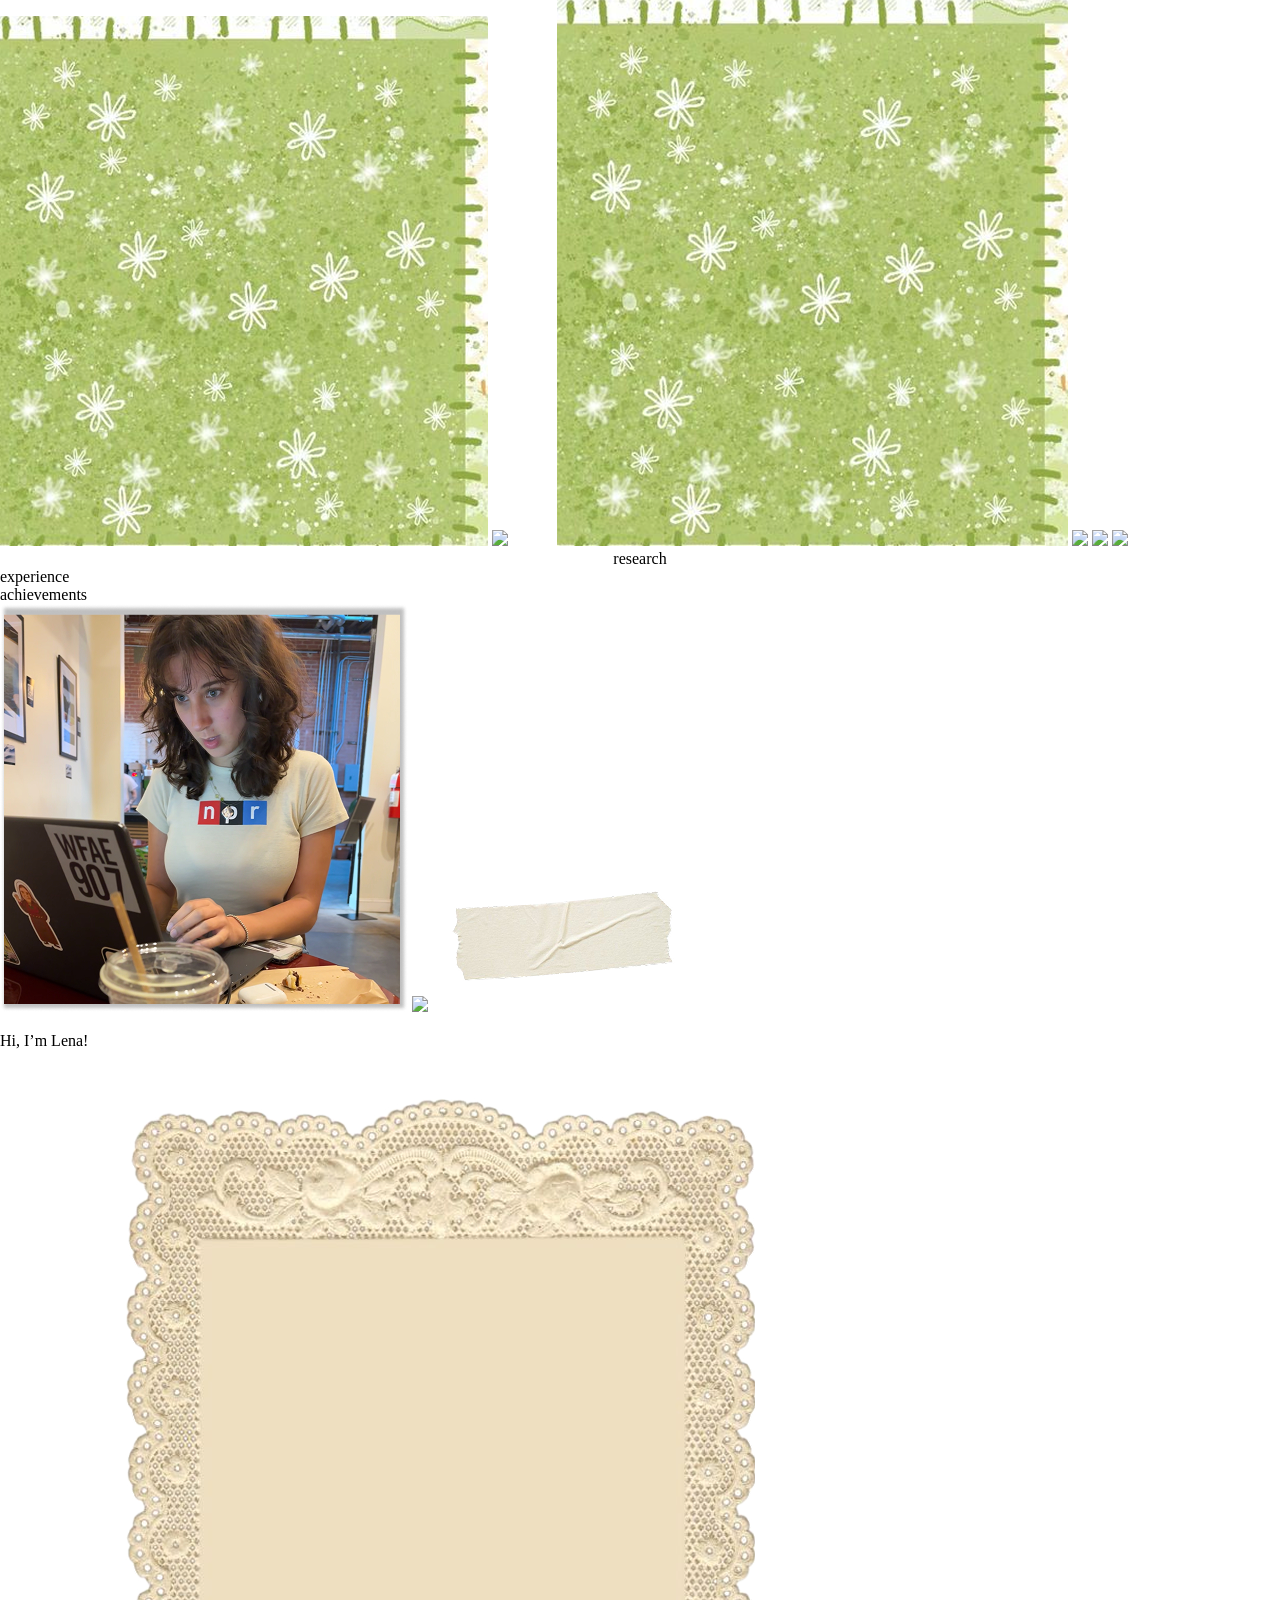
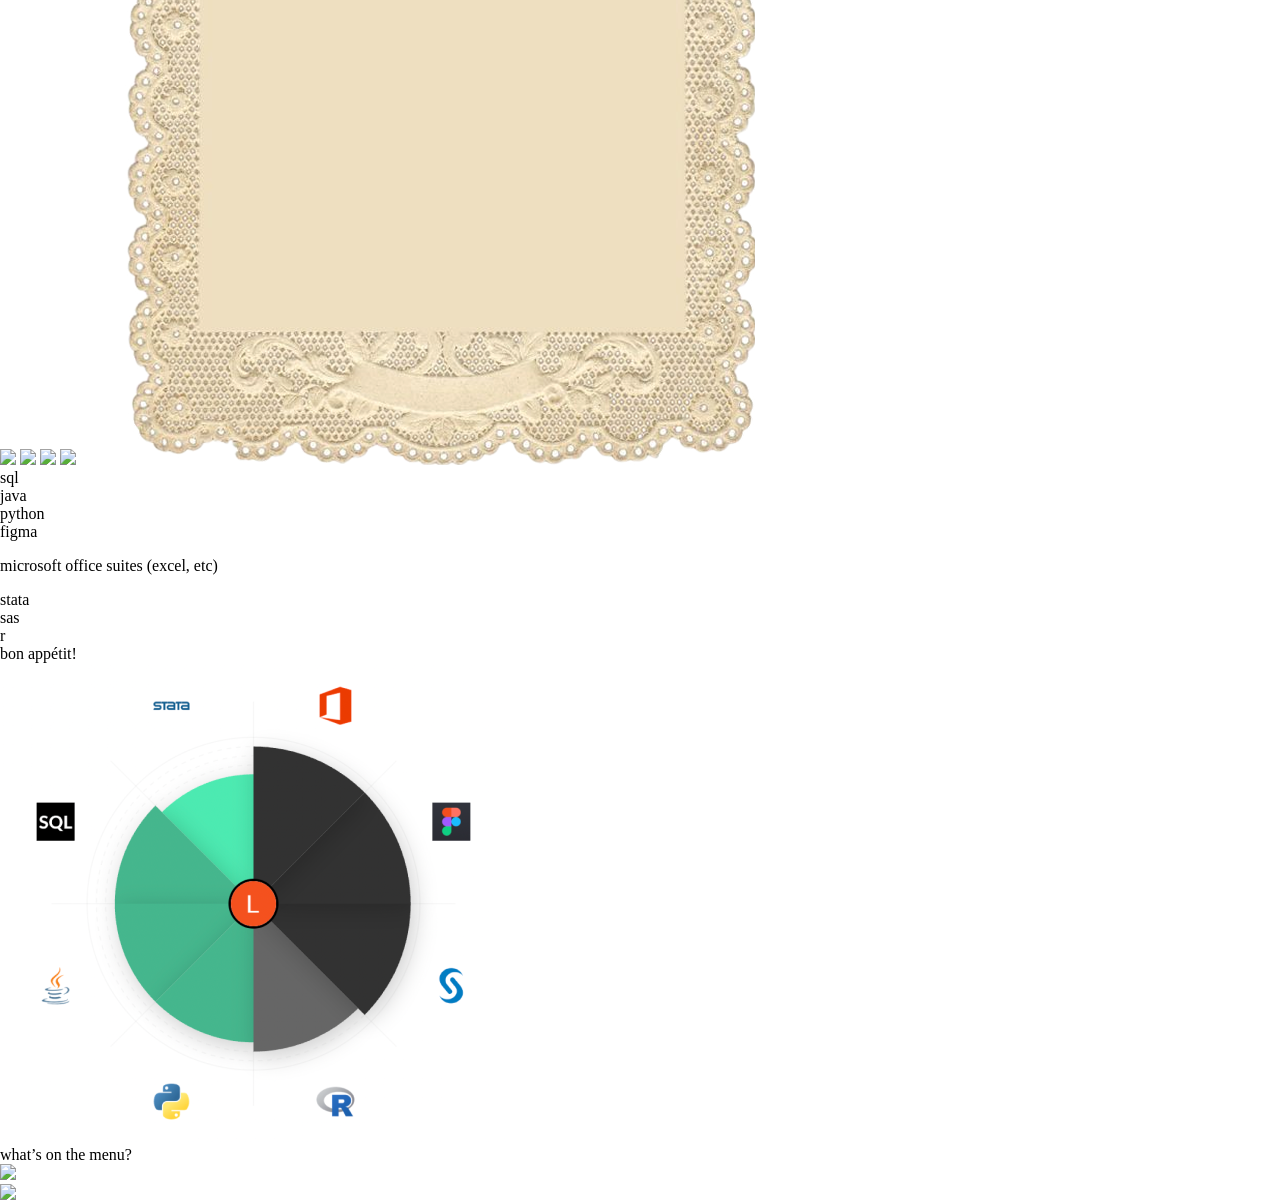
==== index.html @ 6b022350 "Update index.html" ====
<!DOCTYPE html>
<html>
  <head>
    <meta name="viewport" content="width=device-width, initial-scale=1" />
    <meta charset="utf-8" />
    <link rel="stylesheet" href="globals.css" />
    <link rel="stylesheet" href="style.css" />
  </head>
  <body>
    <div class="landing-page">
      <div class="div">
        <div class="overlap-group">
          <div class="overlap-group">
            <img class="greenthing" src="greenthing.png" />
            <img class="rectangle" src="rectangle-8.svg" />
            <img class="backky" src="backky.png" />
            <img class="clover" src="clover-4.png" />
            <img class="img" src="clover-3.png" />
            <img class="clover-2" src="clover-2.png" />
            <div class="group">
              <div class="research">research</div>
              <div class="text-wrapper">experience</div>
              <div class="text-wrapper-2">achievements</div>
            </div>
            <img class="mee" src="mee.png" />
            <img class="clover-3" src="clover-1.png" />
            <img class="sticky" src="sticky.png" />
            <p class="hi-i-m-lena"><span class="span">Hi, I’m </span> <span class="text-wrapper-3">Lena!</span></p>
            <img class="vector" src="vector-1.svg" />
            <img class="vector-2" src="vector-2.svg" />
            <img class="vector-3" src="vector-6.svg" />
            <img class="vector-4" src="vector-7.svg" />
            <img class="backgroundthingy" src="backgroundthingy.png" />
            <div class="SQL">sql</div>
            <div class="text-wrapper-4">java</div>
            <div class="text-wrapper-5">python</div>
            <div class="text-wrapper-6">figma</div>
            <p class="p">microsoft office suites (excel, etc)</p>
            <div class="text-wrapper-7">stata</div>
            <div class="text-wrapper-8">sas</div>
            <div class="r">r</div>
            <div class="bon-app-tit">bon appétit!</div>
            <img class="piechart" src="piechart.png" />
            <div class="text-wrapper-9">what’s on the menu?</div>
          </div>
          <div class="i-m-a-student-at-UNC-wrapper">
            <img
              class="i-m-a-student-at-UNC"
              src="[base64].png"
            />
          </div>
        </div>
        <div class="overlap">
          <img class="ellipse" src="ellipse-1.svg" /> <img class="blank" src="blank.png" />
        </div>
      </div>
    </div>
  </body>
</html>
---- globals.css ----
@import url("https://cdnjs.cloudflare.com/ajax/libs/meyer-reset/2.0/reset.min.css");
* {
  -webkit-font-smoothing: antialiased;
  box-sizing: border-box;
}
html,
body {
  margin: 0px;
  height: 100%;
}
/* a blue color as a generic focus style */
button:focus-visible {
  outline: 2px solid #4a90e2 !important;
  outline: -webkit-focus-ring-color auto 5px !important;
}
a {
  text-decoration: none;
}
---- style.css ----
.research {
    background-color: #ffffff;
    display: flex;
    flex-direction: row;
    justify-content: center;
    width: 100%;
  }
  
  .research .overlap-wrapper {
    background-color: #ffffff;
    overflow: hidden;
    width: 1441px;
    height: 1649px;
  }
  
  .research .overlap {
    position: relative;
    width: 1448px;
    height: 1649px;
  }
  
  .research .image {
    width: 1441px;
    height: 1649px;
    position: absolute;
    top: 0;
    left: 0;
    object-fit: cover;
  }
  
  .research .text-wrapper {
    position: absolute;
    width: 400px;
    top: 168px;
    left: 559px;
    font-family: "Inria Sans-Bold", Helvetica;
    font-weight: 700;
    color: #000000;
    font-size: 50px;
    letter-spacing: 0;
    line-height: normal;
  }
  
  .research .div {
    position: absolute;
    width: 809px;
    top: 960px;
    left: 206px;
    font-family: "Inria Sans-Bold", Helvetica;
    font-weight: 700;
    color: #000000;
    font-size: 30px;
    text-align: center;
    letter-spacing: 0;
    line-height: normal;
  }
  
  .research .p {
    position: absolute;
    width: 809px;
    top: 1267px;
    left: 194px;
    font-family: "Inria Sans-Bold", Helvetica;
    font-weight: 700;
    color: #000000;
    font-size: 30px;
    text-align: center;
    letter-spacing: 0;
    line-height: normal;
  }
  
  .research .year-long-falculty {
    position: absolute;
    width: 553px;
    top: 527px;
    left: 272px;
    font-family: "Inria Sans-Bold", Helvetica;
    font-weight: 700;
    color: #000000;
    font-size: 24px;
    text-align: center;
    letter-spacing: 0;
    line-height: normal;
  }
  
  .research .view-sample-work {
    position: absolute;
    top: 643px;
    left: 1124px;
    font-family: "Inria Sans-Bold", Helvetica;
    font-weight: 700;
    color: #000000;
    font-size: 24px;
    text-align: center;
    letter-spacing: 0;
    line-height: normal;
    text-decoration: underline;
  }
  
  .research .view-sample-work-2 {
    top: 974px;
    position: absolute;
    left: 1124px;
    font-family: "Inria Sans-Bold", Helvetica;
    font-weight: 700;
    color: #000000;
    font-size: 24px;
    text-align: center;
    letter-spacing: 0;
    line-height: normal;
    text-decoration: underline;
  }
  
  .research .text-wrapper-2 {
    position: absolute;
    width: 768px;
    top: 394px;
    left: 183px;
    font-family: "Inria Sans-Bold", Helvetica;
    font-weight: 700;
    color: #000000;
    font-size: 30px;
    text-align: center;
    letter-spacing: 0;
    line-height: normal;
  }
  
  .research .ic-cae-image {
    position: absolute;
    width: 576px;
    height: 180px;
    top: 438px;
    left: 872px;
  }
  
  .research .overlap-group {
    position: relative;
    width: 569px;
    height: 180px;
  }
  
  .research .intelligence {
    position: absolute;
    top: 0;
    left: 287px;
    font-family: "Inria Sans-Bold", Helvetica;
    font-weight: 700;
    color: #000000;
    font-size: 24px;
    text-align: center;
    letter-spacing: 0;
    line-height: normal;
  }
  
  .research .img {
    width: 569px;
    height: 180px;
    position: absolute;
    top: 0;
    left: 0;
    object-fit: cover;
  }
  
  .research .text-wrapper-3 {
    top: 1281px;
    position: absolute;
    left: 1124px;
    font-family: "Inria Sans-Bold", Helvetica;
    font-weight: 700;
    color: #000000;
    font-size: 24px;
    text-align: center;
    letter-spacing: 0;
    line-height: normal;
    text-decoration: underline;
  }
  
  .research .text-wrapper-4 {
    position: absolute;
    top: 1504px;
    left: 1157px;
    font-family: "Inria Sans-Bold", Helvetica;
    font-weight: 700;
    color: #000000;
    font-size: 24px;
    text-align: center;
    letter-spacing: 0;
    line-height: normal;
  }
  
  .research .text-wrapper-5 {
    position: absolute;
    top: 1501px;
    left: 232px;
    font-family: "Inria Sans-Bold", Helvetica;
    font-weight: 700;
    color: #000000;
    font-size: 30px;
    text-align: center;
    letter-spacing: 0;
    line-height: normal;
    white-space: nowrap;
  }
  
  .research .group {
    position: absolute;
    width: 1153px;
    height: 46px;
    top: 71px;
    left: 232px;
  }
  
  .research .text-wrapper-6 {
    position: absolute;
    width: 320px;
    top: 0;
    left: 827px;
    text-shadow: 0px 4px 4px #00000040;
    font-family: "Inria Sans-Bold", Helvetica;
    font-weight: 700;
    color: #000000;
    font-size: 40px;
    letter-spacing: 2.00px;
    line-height: normal;
    white-space: nowrap;
  }
  
  .research .text-wrapper-7 {
    position: absolute;
    width: 320px;
    top: 0;
    left: 367px;
    text-shadow: 0px 4px 4px #00000040;
    font-family: "Inria Sans-Bold", Helvetica;
    font-weight: 700;
    color: #000000;
    font-size: 40px;
    letter-spacing: 2.00px;
    line-height: normal;
    white-space: nowrap;
  }
  
  .research .text-wrapper-8 {
    position: absolute;
    width: 265px;
    top: 0;
    left: 0;
    text-shadow: 0px 4px 4px #00000040;
    font-family: "Inria Sans-Bold", Helvetica;
    font-weight: 700;
    color: #000000;
    font-size: 40px;
    text-align: center;
    letter-spacing: 2.00px;
    line-height: normal;
    white-space: nowrap;
  }
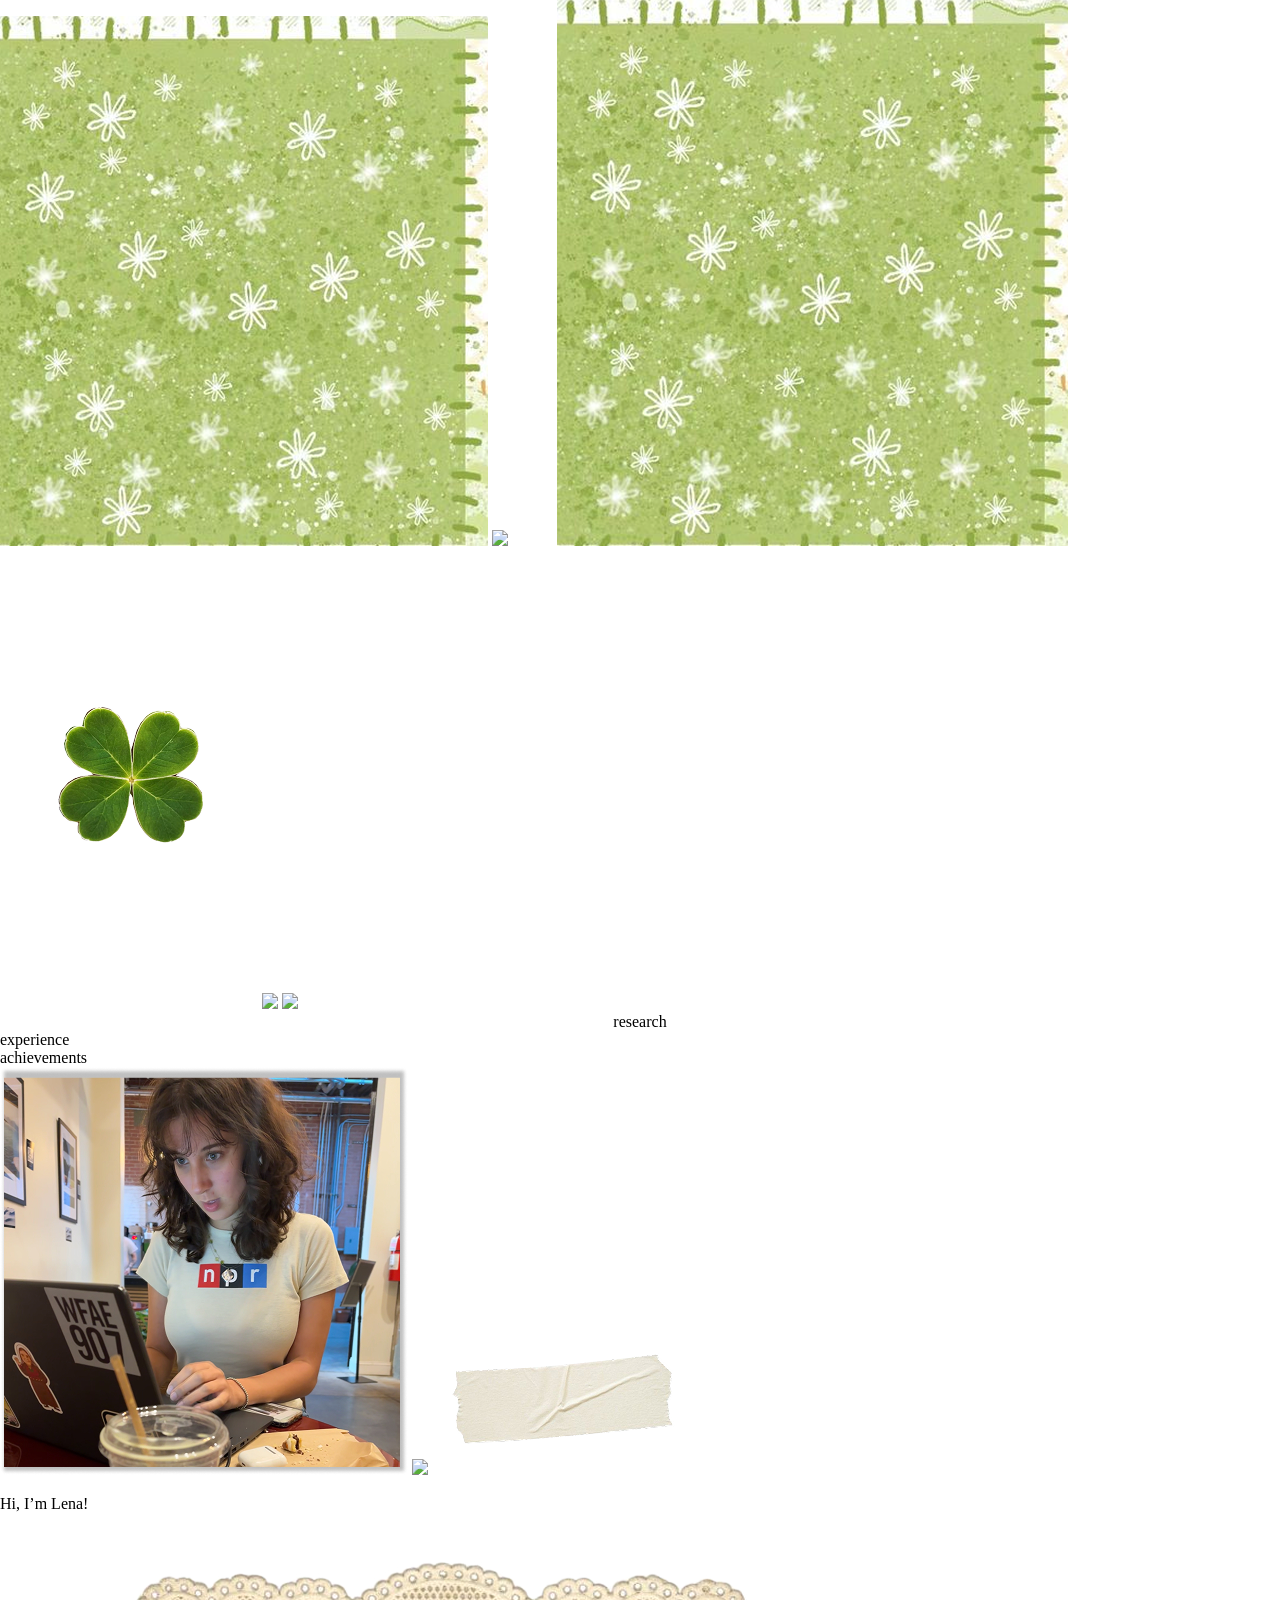
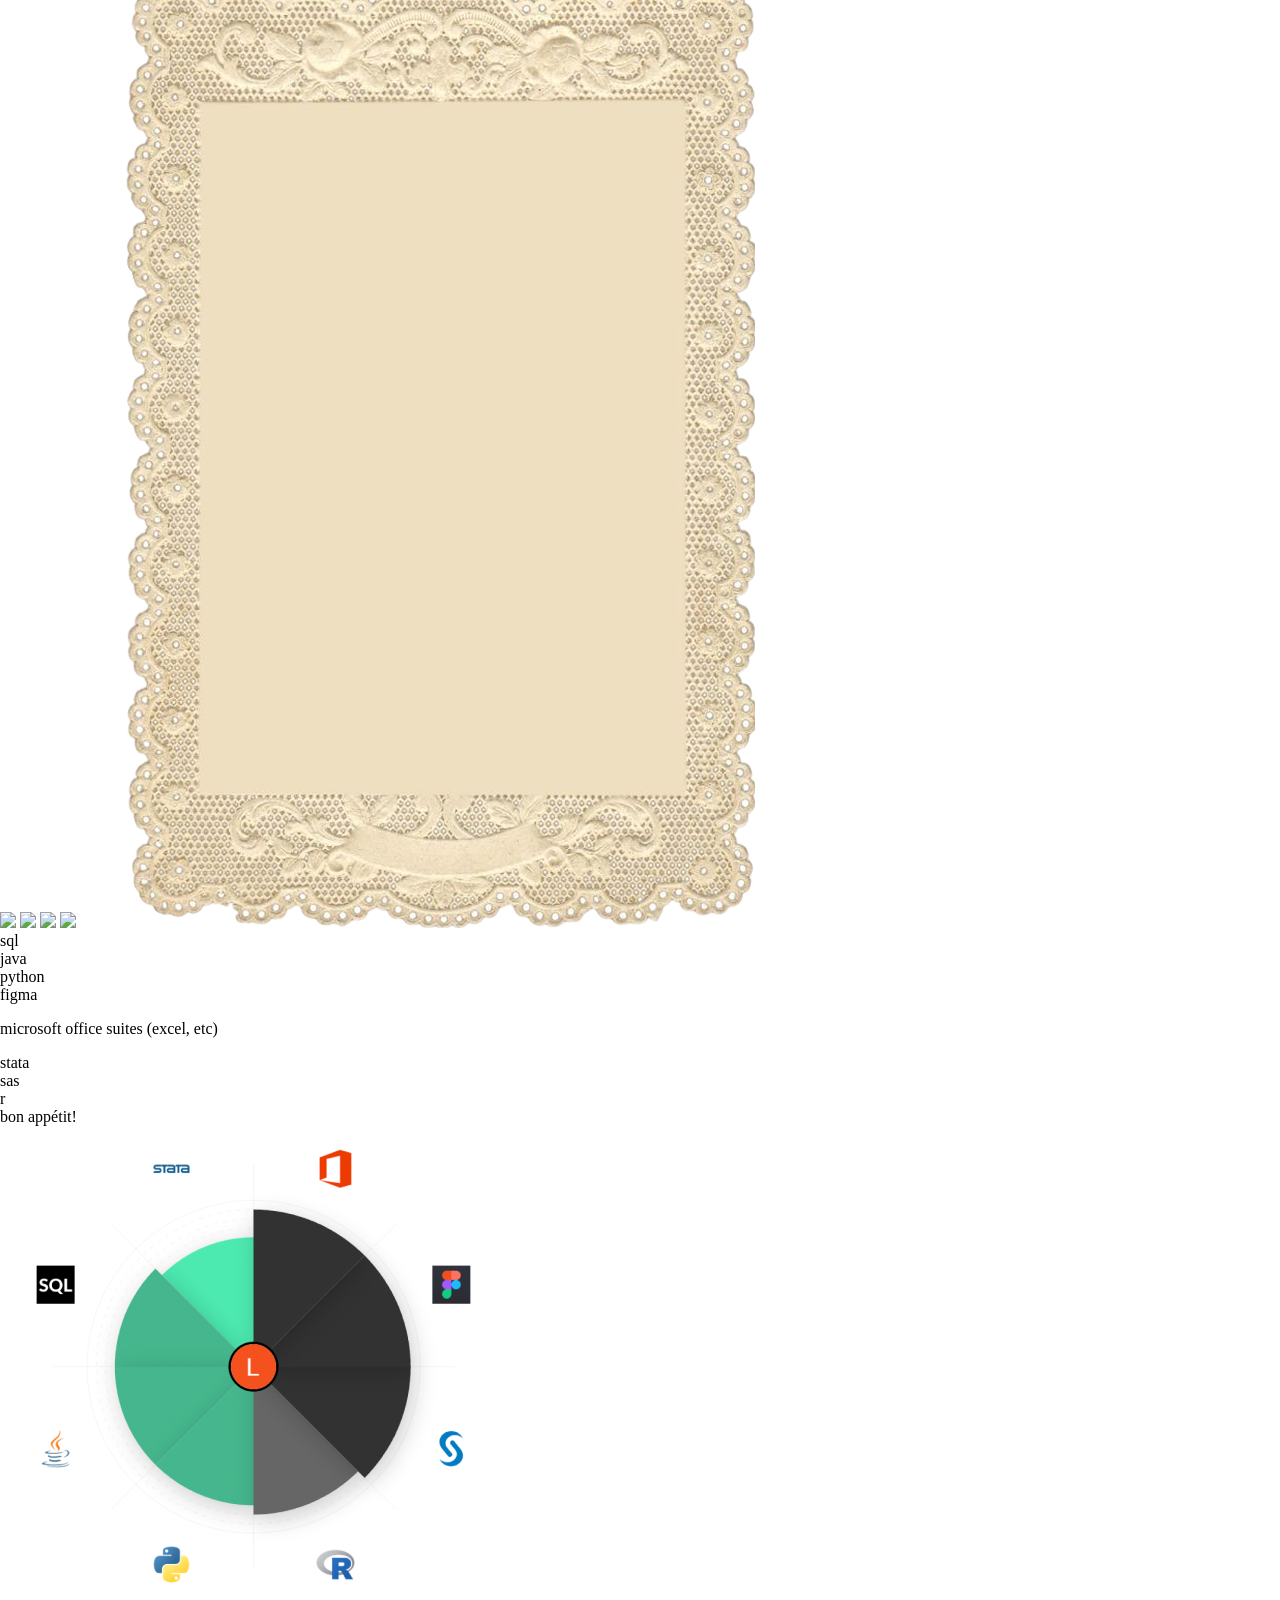
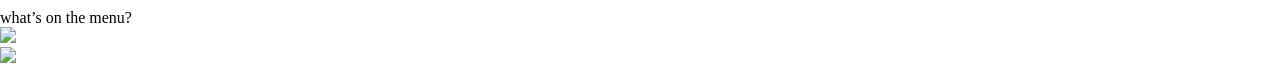
==== commit 1b00cb65: "Update index.html" ====
--- a/index.html
+++ b/index.html
@@ -14,7 +14,7 @@
             <img class="greenthing" src="greenthing.png" />
             <img class="rectangle" src="rectangle-8.svg" />
             <img class="backky" src="backky.png" />
-            <img class="clover" src="clover-4.png" />
+            <img class="clover" src="clover4.png" />
             <img class="img" src="clover-3.png" />
             <img class="clover-2" src="clover-2.png" />
             <div class="group">
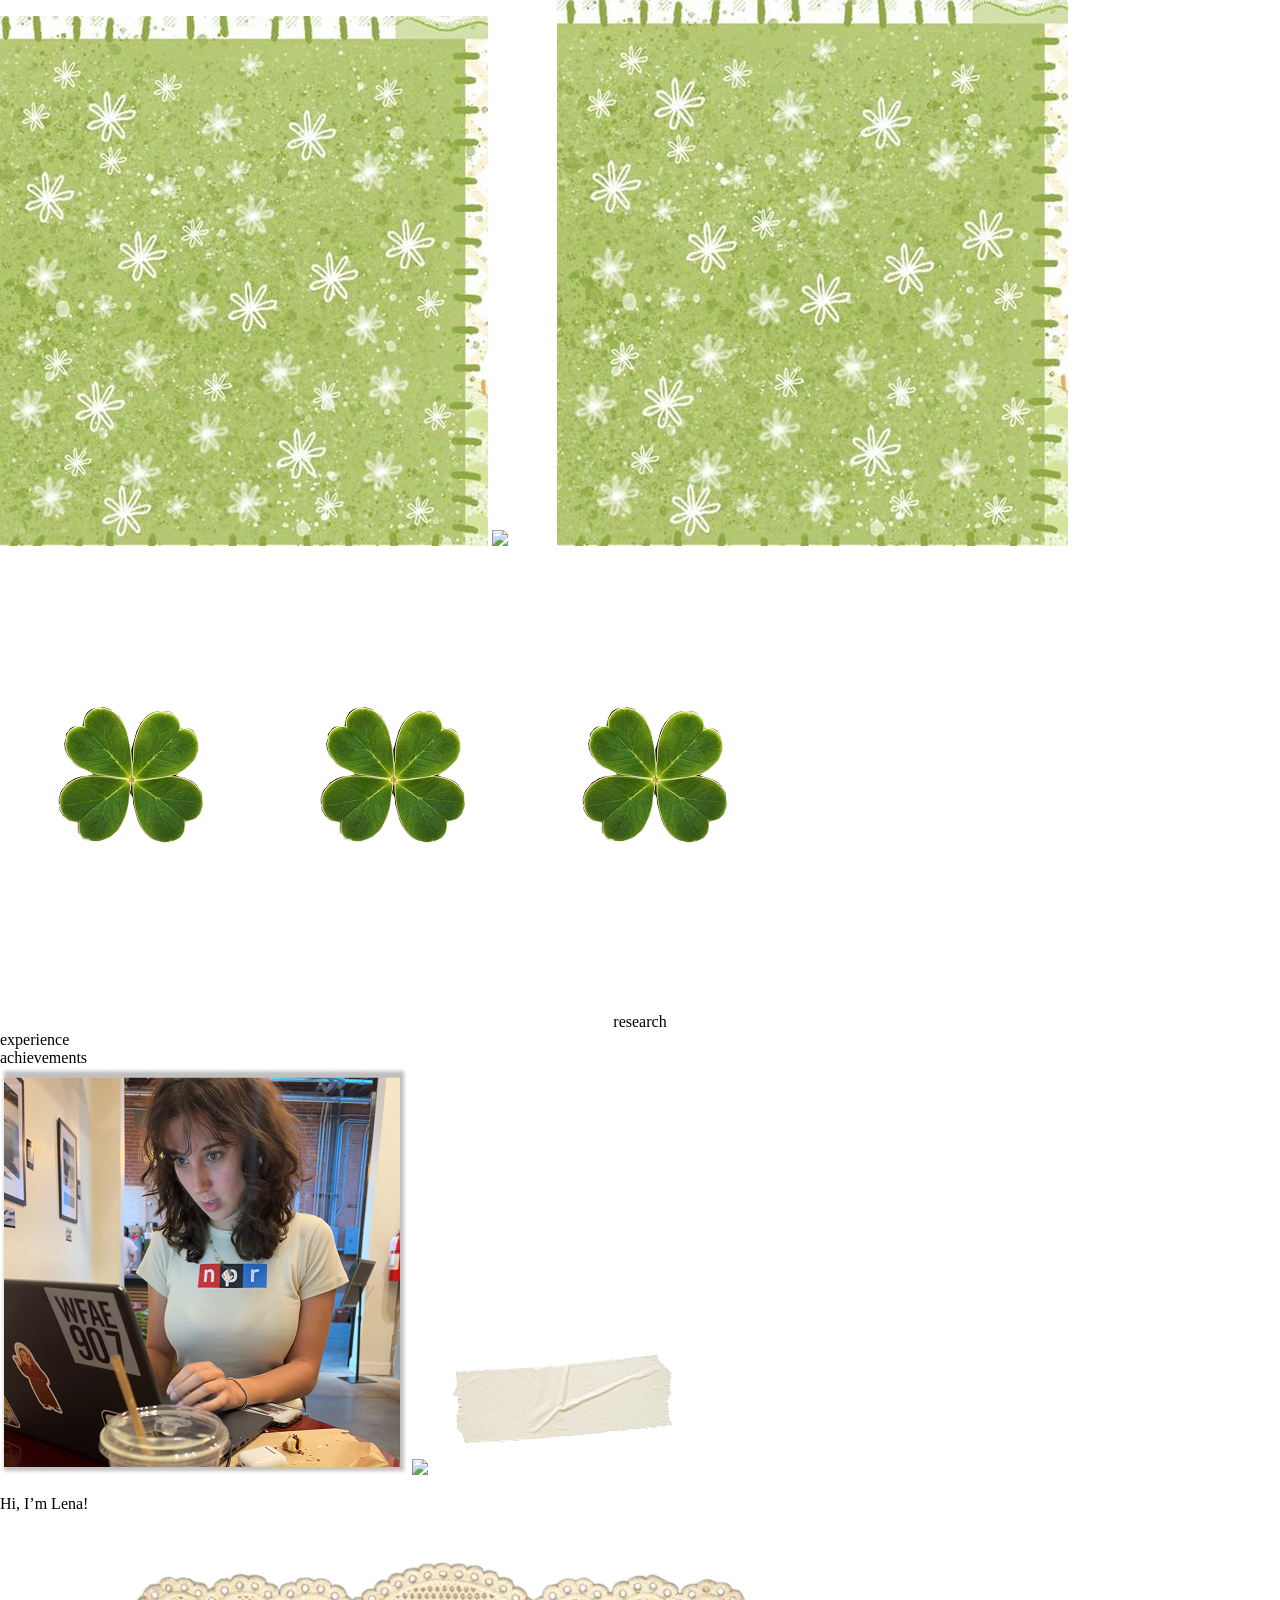
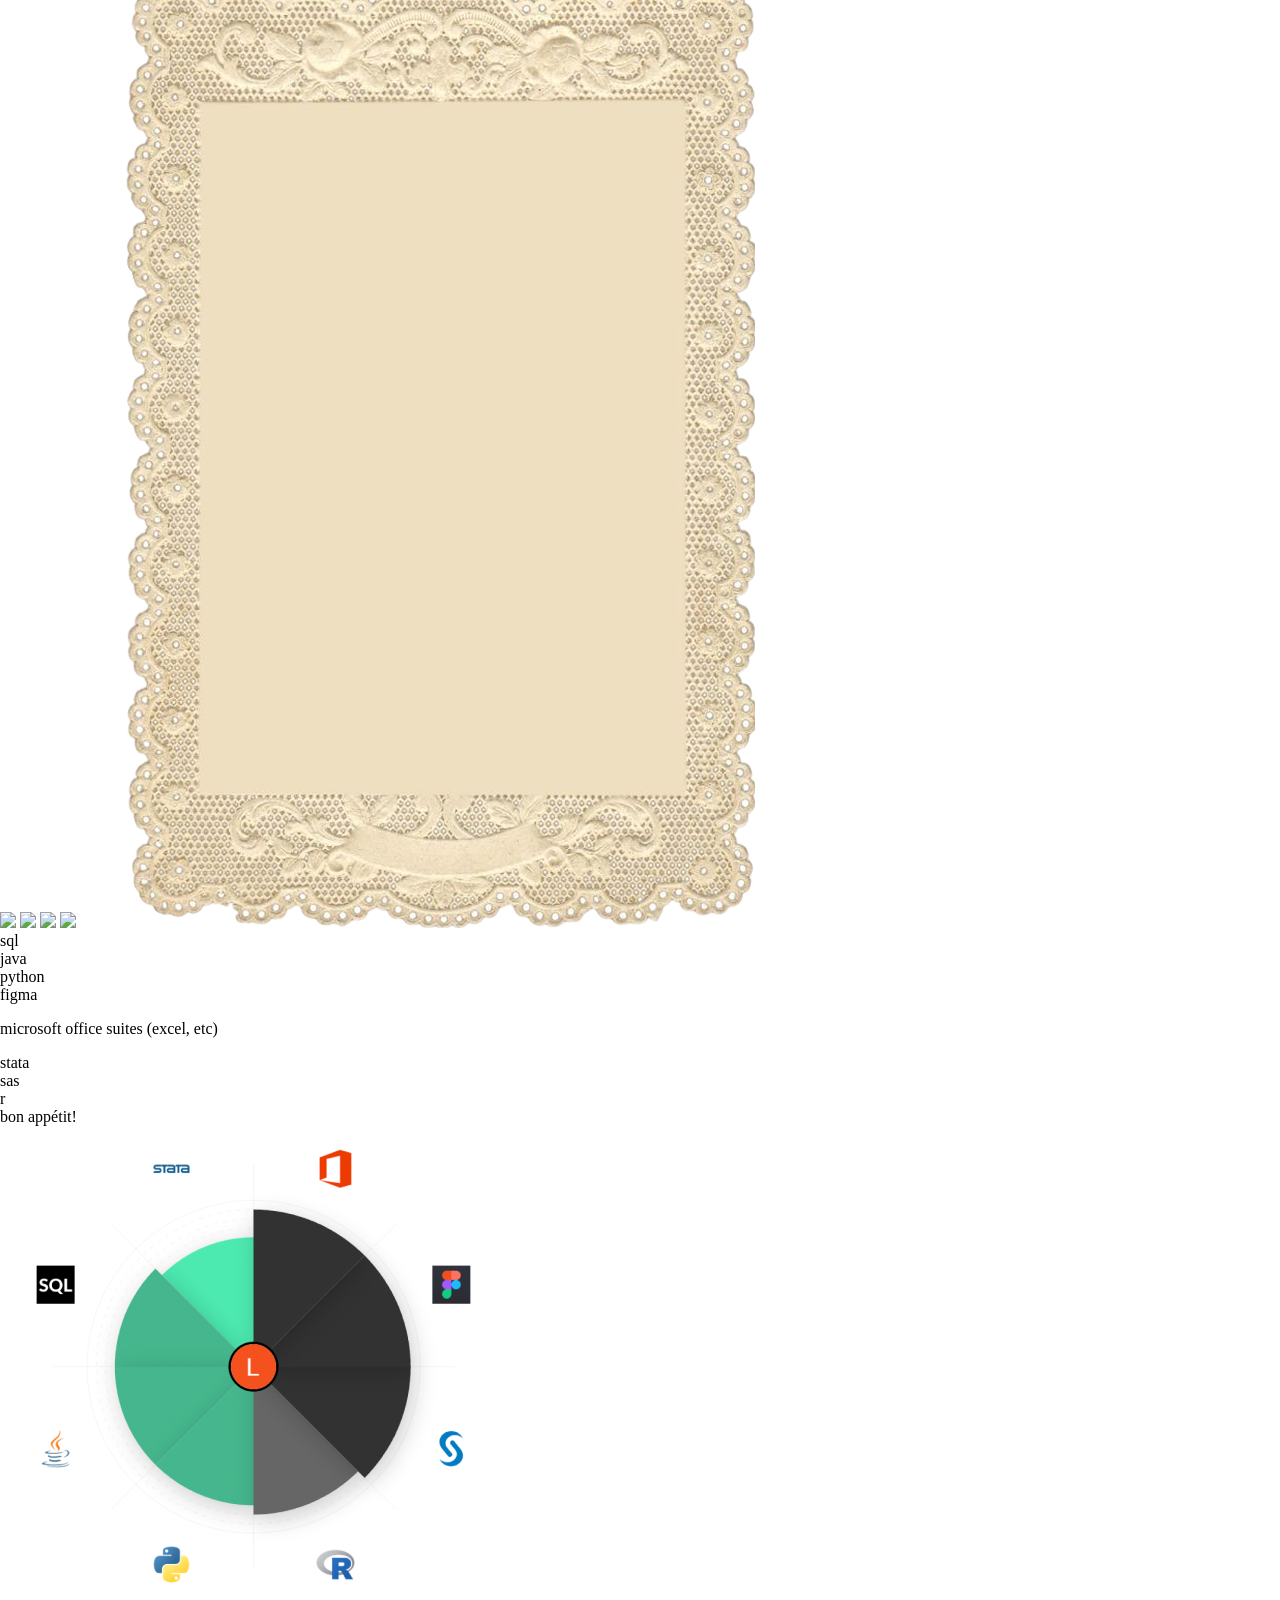
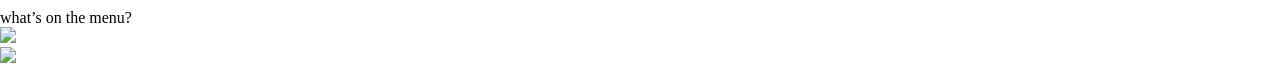
==== commit 9b20f325: "Update index.html" ====
--- a/index.html
+++ b/index.html
@@ -15,8 +15,8 @@
             <img class="rectangle" src="rectangle-8.svg" />
             <img class="backky" src="backky.png" />
             <img class="clover" src="clover4.png" />
-            <img class="img" src="clover-3.png" />
-            <img class="clover-2" src="clover-2.png" />
+            <img class="img" src="clover3.png" />
+            <img class="clover2" src="clover2.png" />
             <div class="group">
               <div class="research">research</div>
               <div class="text-wrapper">experience</div>
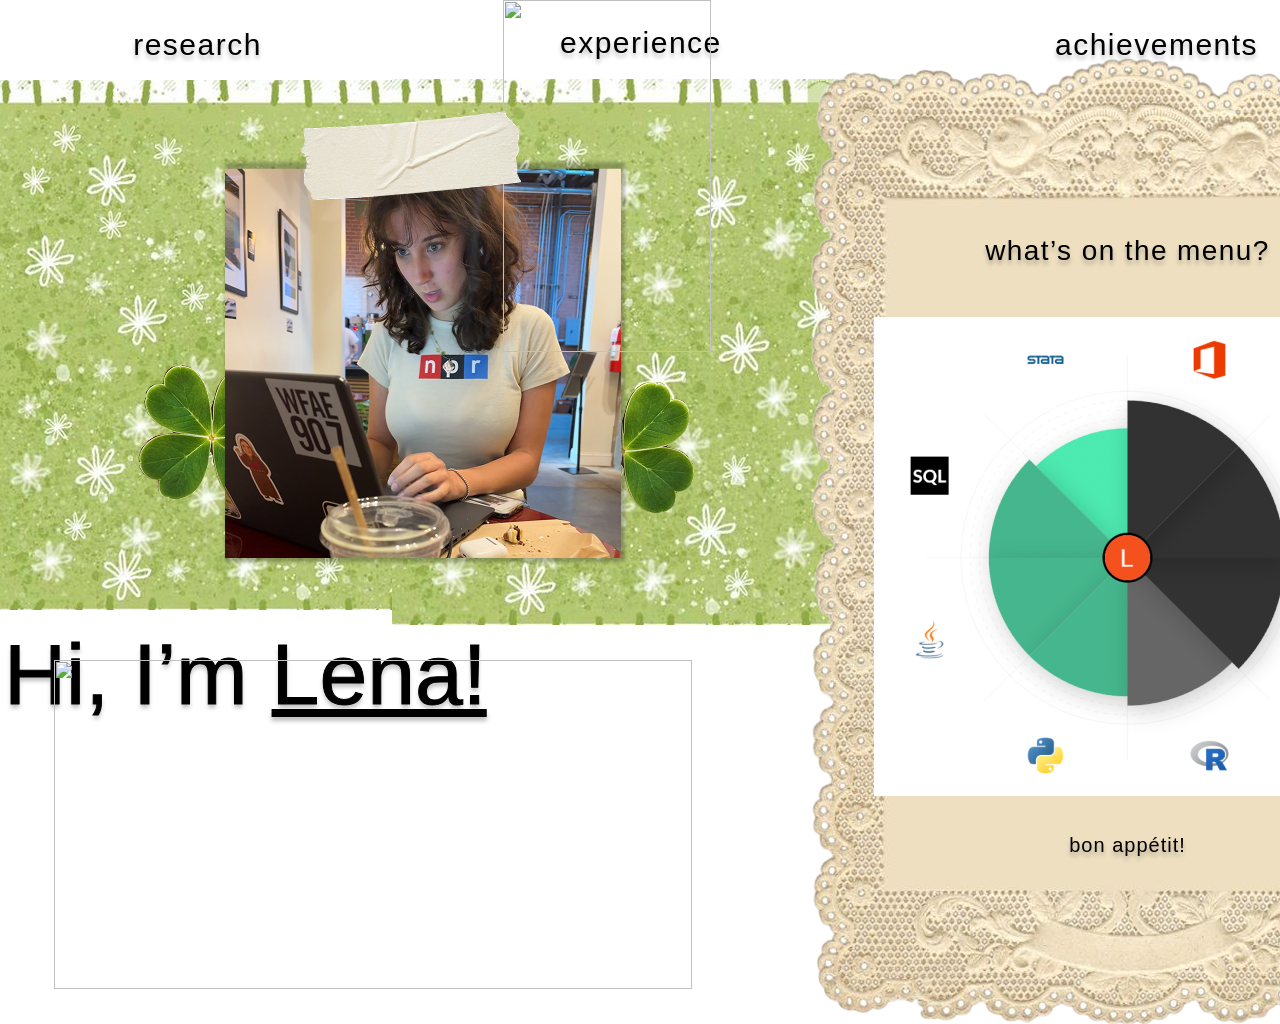
==== commit fd272439: "Update index.html" ====
--- a/index.html
+++ b/index.html
@@ -1,11 +1,10 @@
 <!DOCTYPE html>
-<html>
-  <head>
-    <meta name="viewport" content="width=device-width, initial-scale=1" />
-    <meta charset="utf-8" />
-    <link rel="stylesheet" href="globals.css" />
-    <link rel="stylesheet" href="style.css" />
-  </head>
+<head>
+  <meta name="viewport" content="width=device-width, initial-scale=1" />
+  <meta charset="utf-8" />
+  <link rel="stylesheet" href="globals-index.css" />
+  <link rel="stylesheet" href="style-index.css" />
+</head>
   <body>
     <div class="landing-page">
       <div class="div">
--- a/globals-index.css
+++ b/globals-index.css
@@ -0,0 +1,18 @@
+@import url("https://cdnjs.cloudflare.com/ajax/libs/meyer-reset/2.0/reset.min.css");
+* {
+  -webkit-font-smoothing: antialiased;
+  box-sizing: border-box;
+}
+html,
+body {
+  margin: 0px;
+  height: 100%;
+}
+/* a blue color as a generic focus style */
+button:focus-visible {
+  outline: 2px solid #4a90e2 !important;
+  outline: -webkit-focus-ring-color auto 5px !important;
+}
+a {
+  text-decoration: none;
+}
--- a/style-index.css
+++ b/style-index.css
@@ -0,0 +1,421 @@
+.landing-page {
+  background-color: #ffffff;
+  display: flex;
+  flex-direction: row;
+  justify-content: center;
+  width: 100%;
+}
+
+.landing-page .div {
+  background-color: #ffffff;
+  overflow: hidden;
+  width: 1440px;
+  height: 1024px;
+  position: relative;
+}
+
+.landing-page .overlap-group {
+  position: absolute;
+  width: 1440px;
+  height: 1024px;
+  top: 0;
+  left: 0;
+}
+
+.landing-page .greenthing {
+  position: absolute;
+  width: 488px;
+  height: 530px;
+  top: 80px;
+  left: 0;
+}
+
+.landing-page .rectangle {
+  position: absolute;
+  width: 302px;
+  height: 63px;
+  top: 725px;
+  left: 1102px;
+}
+
+.landing-page .backky {
+  position: absolute;
+  width: 556px;
+  height: 546px;
+  top: 79px;
+  left: 347px;
+}
+
+.landing-page .clover {
+  position: absolute;
+  width: 258px;
+  height: 459px;
+  top: 221px;
+  left: 491px;
+  object-fit: cover;
+}
+
+.landing-page .img {
+  position: absolute;
+  width: 258px;
+  height: 459px;
+  top: 208px;
+  left: 80px;
+  object-fit: cover;
+}
+
+.landing-page .clover-2 {
+  position: absolute;
+  width: 258px;
+  height: 400px;
+  top: 0;
+  left: 89px;
+  object-fit: cover;
+}
+
+.landing-page .group {
+  position: absolute;
+  width: 1292px;
+  height: 27px;
+  top: 26px;
+  left: 89px;
+}
+
+.landing-page .research {
+  position: absolute;
+  width: 217px;
+  top: 2px;
+  left: 0;
+  text-shadow: 0px 4px 4px #00000040;
+  font-family: "Krona One-Regular", Helvetica;
+  font-weight: 400;
+  color: #000000;
+  font-size: 30px;
+  text-align: center;
+  letter-spacing: 1.50px;
+  line-height: normal;
+  white-space: nowrap;
+}
+
+.landing-page .text-wrapper {
+  position: absolute;
+  width: 320px;
+  top: 0;
+  left: 471px;
+  text-shadow: 0px 4px 4px #00000040;
+  font-family: "Krona One-Regular", Helvetica;
+  font-weight: 400;
+  color: #000000;
+  font-size: 30px;
+  letter-spacing: 1.50px;
+  line-height: normal;
+  white-space: nowrap;
+}
+
+.landing-page .text-wrapper-2 {
+  position: absolute;
+  width: 320px;
+  top: 2px;
+  left: 966px;
+  text-shadow: 0px 4px 4px #00000040;
+  font-family: "Krona One-Regular", Helvetica;
+  font-weight: 400;
+  color: #000000;
+  font-size: 30px;
+  letter-spacing: 1.50px;
+  line-height: normal;
+  white-space: nowrap;
+}
+
+.landing-page .mee {
+  position: absolute;
+  width: 408px;
+  height: 408px;
+  top: 158px;
+  left: 221px;
+}
+
+.landing-page .clover-3 {
+  position: absolute;
+  width: 208px;
+  height: 352px;
+  top: 0;
+  left: 503px;
+  object-fit: cover;
+}
+
+.landing-page .sticky {
+  position: absolute;
+  width: 264px;
+  height: 147px;
+  top: 85px;
+  left: 280px;
+  object-fit: cover;
+}
+
+.landing-page .hi-i-m-lena {
+  position: absolute;
+  top: 539px;
+  left: 4px;
+  text-shadow: 0px 4px 4px #00000040;
+  -webkit-text-stroke: 1px #000000;
+  font-family: "Risque-Regular", Helvetica;
+  font-weight: 400;
+  color: #000000;
+  font-size: 86px;
+  letter-spacing: 0;
+  line-height: normal;
+  white-space: nowrap;
+}
+
+.landing-page .span {
+  font-family: "Risque-Regular", Helvetica;
+  font-weight: 400;
+  color: #000000;
+  font-size: 86px;
+  letter-spacing: 0;
+}
+
+.landing-page .text-wrapper-3 {
+  text-decoration: underline;
+}
+
+.landing-page .vector {
+  position: absolute;
+  width: 24px;
+  height: 135px;
+  top: 276px;
+  left: 1090px;
+}
+
+.landing-page .vector-2 {
+  position: absolute;
+  width: 16px;
+  height: 2px;
+  top: 364px;
+  left: 1132px;
+}
+
+.landing-page .vector-3 {
+  position: absolute;
+  width: 2px;
+  height: 4px;
+  top: 224px;
+  left: 1242px;
+}
+
+.landing-page .vector-4 {
+  position: absolute;
+  width: 6px;
+  height: 4px;
+  top: 254px;
+  left: 1139px;
+}
+
+.landing-page .backgroundthingy {
+  position: absolute;
+  width: 675px;
+  height: 999px;
+  top: 25px;
+  left: 765px;
+  object-fit: cover;
+}
+
+.landing-page .SQL {
+  position: absolute;
+  width: 54px;
+  top: 501px;
+  left: 903px;
+  text-shadow: 0px 4px 4px #00000040;
+  font-family: "Krona One-Regular", Helvetica;
+  font-weight: 400;
+  color: #000000;
+  font-size: 10px;
+  text-align: center;
+  letter-spacing: 0.50px;
+  line-height: normal;
+}
+
+.landing-page .text-wrapper-4 {
+  position: absolute;
+  width: 54px;
+  top: 661px;
+  left: 903px;
+  text-shadow: 0px 4px 4px #00000040;
+  font-family: "Krona One-Regular", Helvetica;
+  font-weight: 400;
+  color: #000000;
+  font-size: 10px;
+  text-align: center;
+  letter-spacing: 0.50px;
+  line-height: normal;
+}
+
+.landing-page .text-wrapper-5 {
+  position: absolute;
+  width: 54px;
+  top: 777px;
+  left: 1016px;
+  text-shadow: 0px 4px 4px #00000040;
+  font-family: "Krona One-Regular", Helvetica;
+  font-weight: 400;
+  color: #000000;
+  font-size: 10px;
+  text-align: center;
+  letter-spacing: 0.50px;
+  line-height: normal;
+}
+
+.landing-page .text-wrapper-6 {
+  position: absolute;
+  width: 54px;
+  top: 501px;
+  left: 1300px;
+  text-shadow: 0px 4px 4px #00000040;
+  font-family: "Krona One-Regular", Helvetica;
+  font-weight: 400;
+  color: #000000;
+  font-size: 10px;
+  text-align: center;
+  letter-spacing: 0.50px;
+  line-height: normal;
+}
+
+.landing-page .p {
+  position: absolute;
+  width: 121px;
+  top: 378px;
+  left: 1153px;
+  text-shadow: 0px 4px 4px #00000040;
+  font-family: "Krona One-Regular", Helvetica;
+  font-weight: 400;
+  color: #000000;
+  font-size: 10px;
+  text-align: center;
+  letter-spacing: 0.50px;
+  line-height: normal;
+}
+
+.landing-page .text-wrapper-7 {
+  position: absolute;
+  width: 54px;
+  top: 375px;
+  left: 1020px;
+  text-shadow: 0px 4px 4px #00000040;
+  font-family: "Krona One-Regular", Helvetica;
+  font-weight: 400;
+  color: #000000;
+  font-size: 10px;
+  text-align: center;
+  letter-spacing: 0.50px;
+  line-height: normal;
+}
+
+.landing-page .text-wrapper-8 {
+  position: absolute;
+  width: 54px;
+  top: 661px;
+  left: 1300px;
+  text-shadow: 0px 4px 4px #00000040;
+  font-family: "Krona One-Regular", Helvetica;
+  font-weight: 400;
+  color: #000000;
+  font-size: 10px;
+  text-align: center;
+  letter-spacing: 0.50px;
+  line-height: normal;
+}
+
+.landing-page .r {
+  position: absolute;
+  width: 54px;
+  top: 777px;
+  left: 1186px;
+  text-shadow: 0px 4px 4px #00000040;
+  font-family: "Krona One-Regular", Helvetica;
+  font-weight: 400;
+  color: #000000;
+  font-size: 10px;
+  text-align: center;
+  letter-spacing: 0.50px;
+  line-height: normal;
+}
+
+.landing-page .bon-app-tit {
+  position: absolute;
+  width: 359px;
+  top: 834px;
+  left: 948px;
+  text-shadow: 0px 4px 4px #00000040;
+  font-family: "Krona One-Regular", Helvetica;
+  font-weight: 400;
+  color: #000000;
+  font-size: 20px;
+  text-align: center;
+  letter-spacing: 1.00px;
+  line-height: normal;
+}
+
+.landing-page .piechart {
+  position: absolute;
+  width: 507px;
+  height: 479px;
+  top: 317px;
+  left: 874px;
+  object-fit: cover;
+}
+
+.landing-page .text-wrapper-9 {
+  position: absolute;
+  width: 359px;
+  top: 235px;
+  left: 948px;
+  text-shadow: 0px 4px 4px #00000040;
+  font-family: "Krona One-Regular", Helvetica;
+  font-weight: 400;
+  color: #000000;
+  font-size: 28px;
+  text-align: center;
+  letter-spacing: 1.40px;
+  line-height: normal;
+}
+
+.landing-page .i-m-a-student-at-UNC-wrapper {
+  position: absolute;
+  width: 632px;
+  height: 264px;
+  top: 705px;
+  left: 58px;
+}
+
+.landing-page .i-m-a-student-at-UNC {
+  position: absolute;
+  width: 638px;
+  height: 329px;
+  top: -45px;
+  left: -4px;
+}
+
+.landing-page .overlap {
+  position: absolute;
+  width: 532px;
+  height: 700px;
+  top: -18965px;
+  left: 4168px;
+}
+
+.landing-page .ellipse {
+  position: absolute;
+  width: 100px;
+  height: 100px;
+  top: 310px;
+  left: 310px;
+}
+
+.landing-page .blank {
+  position: absolute;
+  width: 532px;
+  height: 700px;
+  top: 0;
+  left: 0;
+}
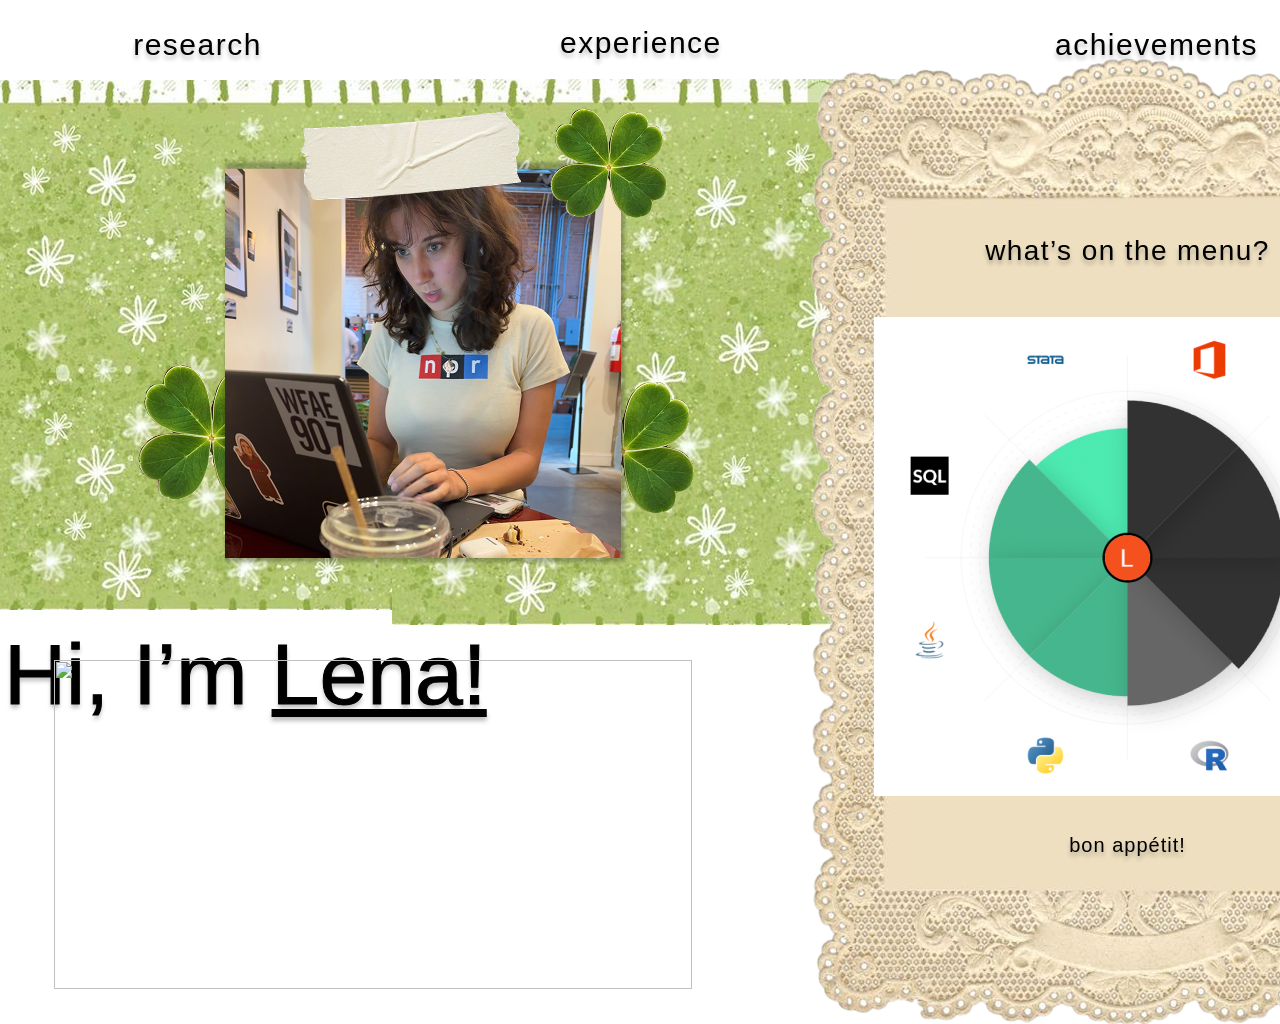
==== commit bab49c25: "Update index.html" ====
--- a/index.html
+++ b/index.html
@@ -11,7 +11,7 @@
         <div class="overlap-group">
           <div class="overlap-group">
             <img class="greenthing" src="greenthing.png" />
-            <img class="rectangle" src="rectangle-8.svg" />
+            <img class="rectangle" src="rectangle8.svg" />
             <img class="backky" src="backky.png" />
             <img class="clover" src="clover4.png" />
             <img class="img" src="clover3.png" />
@@ -22,13 +22,13 @@
               <div class="text-wrapper-2">achievements</div>
             </div>
             <img class="mee" src="mee.png" />
-            <img class="clover-3" src="clover-1.png" />
+            <img class="clover-3" src="clover1.png" />
             <img class="sticky" src="sticky.png" />
             <p class="hi-i-m-lena"><span class="span">Hi, I’m </span> <span class="text-wrapper-3">Lena!</span></p>
-            <img class="vector" src="vector-1.svg" />
-            <img class="vector-2" src="vector-2.svg" />
-            <img class="vector-3" src="vector-6.svg" />
-            <img class="vector-4" src="vector-7.svg" />
+            <img class="vector" src="vector1.svg" />
+            <img class="vector-2" src="vector2.svg" />
+            <img class="vector-3" src="vector6.svg" />
+            <img class="vector-4" src="vector7.svg" />
             <img class="backgroundthingy" src="backgroundthingy.png" />
             <div class="SQL">sql</div>
             <div class="text-wrapper-4">java</div>
@@ -45,12 +45,12 @@
           <div class="i-m-a-student-at-UNC-wrapper">
             <img
               class="i-m-a-student-at-UNC"
-              src="[base64].png"
+              src="studentspeech.png"
             />
           </div>
         </div>
         <div class="overlap">
-          <img class="ellipse" src="ellipse-1.svg" /> <img class="blank" src="blank.png" />
+          <img class="ellipse" src="ellipse1.svg" /> <img class="blank" src="blank.png" />
         </div>
       </div>
     </div>
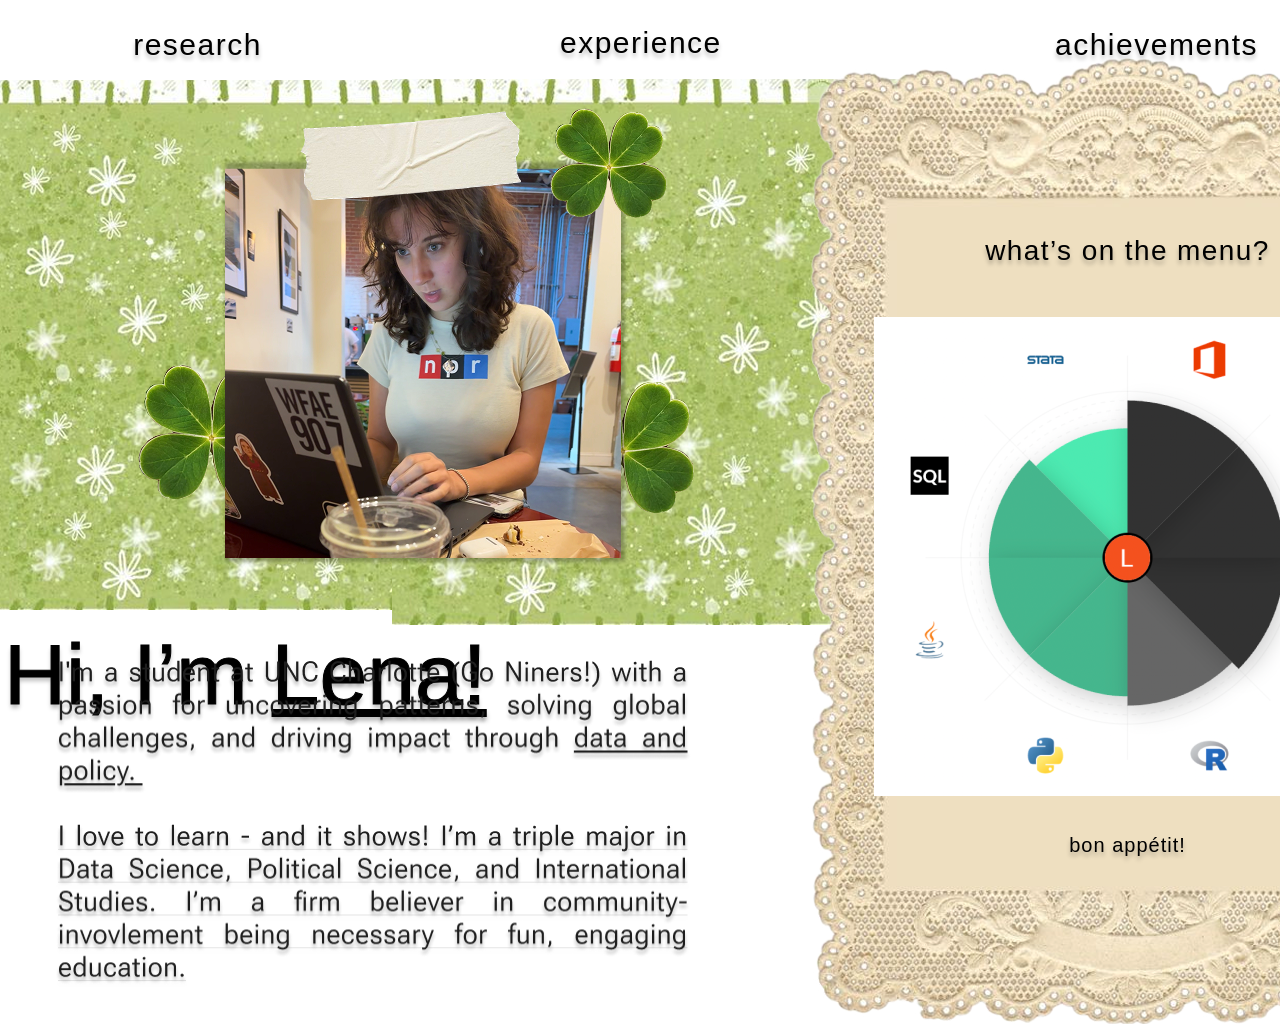
==== commit 2023818c: "Update index.html" ====
--- a/index.html
+++ b/index.html
@@ -25,10 +25,6 @@
             <img class="clover-3" src="clover1.png" />
             <img class="sticky" src="sticky.png" />
             <p class="hi-i-m-lena"><span class="span">Hi, I’m </span> <span class="text-wrapper-3">Lena!</span></p>
-            <img class="vector" src="vector1.svg" />
-            <img class="vector-2" src="vector2.svg" />
-            <img class="vector-3" src="vector6.svg" />
-            <img class="vector-4" src="vector7.svg" />
             <img class="backgroundthingy" src="backgroundthingy.png" />
             <div class="SQL">sql</div>
             <div class="text-wrapper-4">java</div>
@@ -50,7 +46,6 @@
           </div>
         </div>
         <div class="overlap">
-          <img class="ellipse" src="ellipse1.svg" /> <img class="blank" src="blank.png" />
         </div>
       </div>
     </div>
